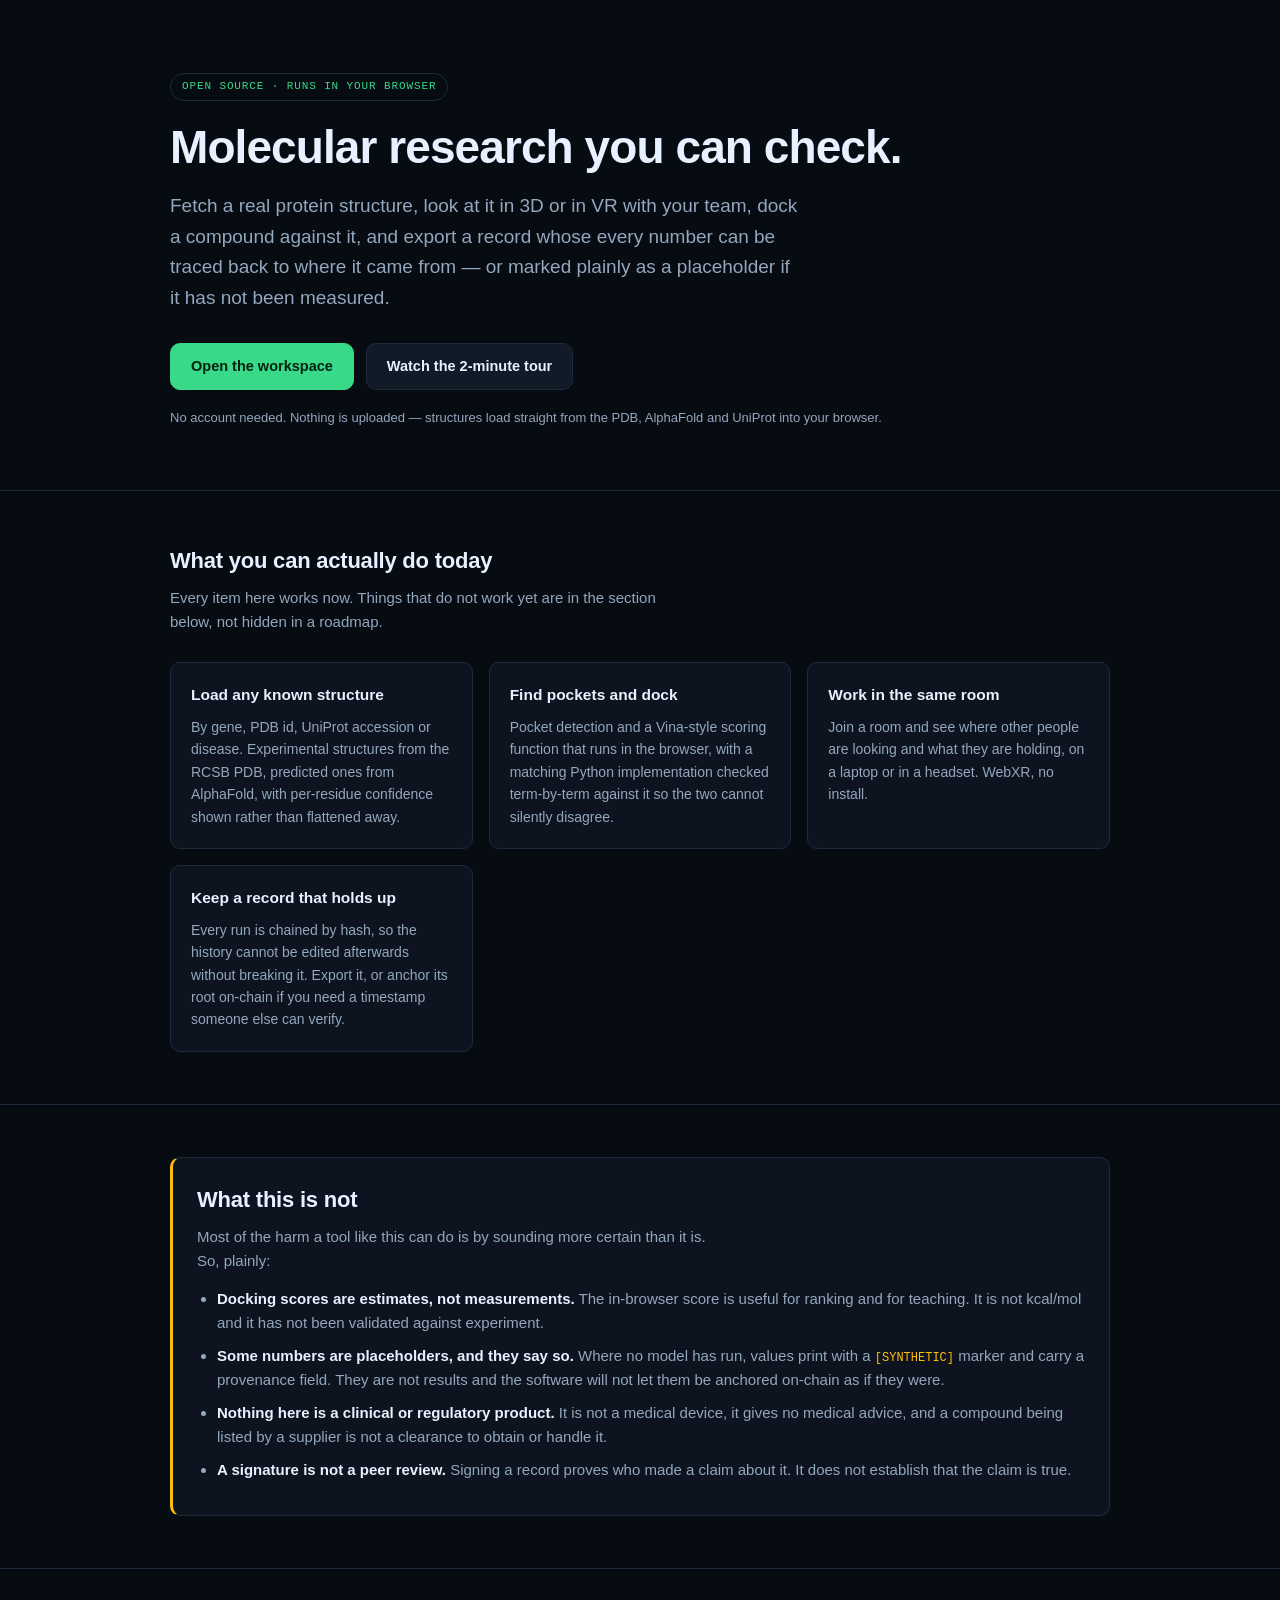
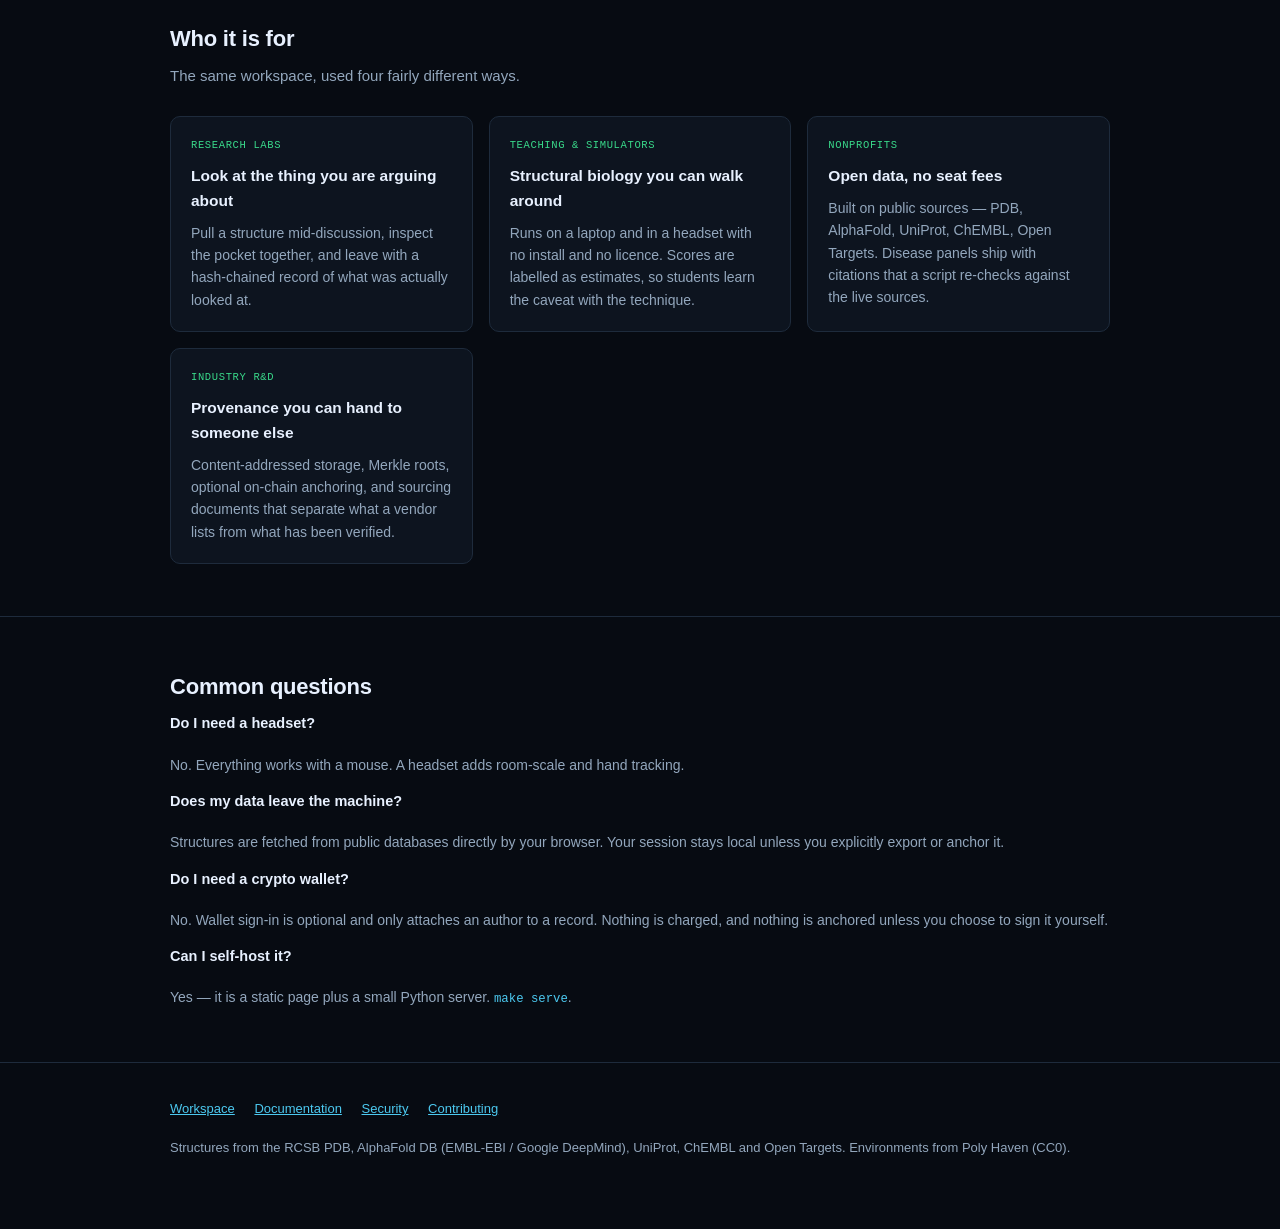
==== home.html @ 4bc6188d "Add a landing page, including what the product is not index.html drops a newcomer into a dense tool " ====
<!doctype html>
<html lang="en">
<head>
<meta charset="utf-8">
<meta name="viewport" content="width=device-width, initial-scale=1">
<title>AGI BioXR — molecular research you can check</title>
<meta name="description" content="A molecular research workspace in the browser and in VR, built so every number can be traced back to where it came from.">
<style>
/* Same tokens as css/app.css, inlined so the landing page has no dependency on
   the workspace bundle and renders instantly on a cold visit. */
:root {
  --bg: #070b12; --panel: #0d141f; --panel2: #111a27; --line: #1e2b3c;
  --ink: #e8f1ff; --dim: #93a7bd; --accent: #39d98a; --accent2: #4cc9f0;
  --warn: #ffbe0b; --radius: 10px;
  --mono: ui-monospace, SFMono-Regular, Menlo, monospace;
}
* { box-sizing: border-box; }
body {
  margin: 0; background: var(--bg); color: var(--ink);
  font: 15px/1.6 -apple-system, BlinkMacSystemFont, "Segoe UI", Roboto, sans-serif;
  -webkit-font-smoothing: antialiased;
}
a { color: var(--accent2); }
.wrap { max-width: 980px; margin: 0 auto; padding: 0 20px; }
code { font-family: var(--mono); font-size: .88em; color: var(--accent2); }

header { padding: 72px 0 48px; border-bottom: 1px solid var(--line); }
.tag {
  display: inline-block; font-family: var(--mono); font-size: 11px;
  letter-spacing: .08em; text-transform: uppercase; color: var(--accent);
  border: 1px solid var(--line); border-radius: 999px; padding: 4px 11px; margin-bottom: 20px;
}
h1 { font-size: clamp(30px, 5vw, 46px); line-height: 1.15; margin: 0 0 18px; letter-spacing: -.02em; }
.lede { font-size: clamp(17px, 2.2vw, 19px); color: var(--dim); max-width: 60ch; margin: 0 0 30px; }
.cta { display: flex; gap: 12px; flex-wrap: wrap; align-items: center; }
.btn {
  display: inline-block; padding: 11px 20px; border-radius: var(--radius);
  text-decoration: none; font-weight: 600; font-size: 14.5px; border: 1px solid var(--line);
  color: var(--ink); background: var(--panel2); transition: border-color .15s, transform .15s;
}
.btn:hover { border-color: var(--accent2); transform: translateY(-1px); }
.btn.primary { background: var(--accent); color: #05210f; border-color: var(--accent); }
.btn.primary:hover { filter: brightness(1.08); }
.note { font-size: 13px; color: var(--dim); }

section { padding: 52px 0; border-bottom: 1px solid var(--line); }
h2 { font-size: 22px; margin: 0 0 8px; letter-spacing: -.01em; }
.sub { color: var(--dim); margin: 0 0 28px; max-width: 62ch; }

.grid { display: grid; gap: 16px; grid-template-columns: repeat(auto-fit, minmax(230px, 1fr)); }
.card { background: var(--panel); border: 1px solid var(--line); border-radius: var(--radius); padding: 20px; }
.card h3 { margin: 0 0 8px; font-size: 15.5px; }
.card p { margin: 0; color: var(--dim); font-size: 14px; }
.card .who {
  font-family: var(--mono); font-size: 10.5px; letter-spacing: .06em;
  text-transform: uppercase; color: var(--accent); margin-bottom: 10px;
}

.honest { background: var(--panel); border: 1px solid var(--line); border-left: 3px solid var(--warn); border-radius: var(--radius); padding: 24px; }
.honest h2 { margin-top: 0; }
.honest ul { margin: 14px 0 0; padding-left: 20px; color: var(--dim); }
.honest li { margin-bottom: 9px; }
.honest b { color: var(--ink); font-weight: 600; }
.marker { font-family: var(--mono); font-size: 12px; color: var(--warn); }

dl { margin: 0; display: grid; gap: 14px; }
dt { font-weight: 600; font-size: 14.5px; }
dd { margin: 4px 0 0; color: var(--dim); font-size: 14px; }

footer { padding: 36px 0 60px; color: var(--dim); font-size: 13px; }
footer a { margin-right: 16px; }
</style>
</head>
<body>

<header>
  <div class="wrap">
    <div class="tag">Open source · Runs in your browser</div>
    <h1>Molecular research you can check.</h1>
    <p class="lede">
      Fetch a real protein structure, look at it in 3D or in VR with your team, dock a
      compound against it, and export a record whose every number can be traced back to
      where it came from — or marked plainly as a placeholder if it has not been measured.
    </p>
    <div class="cta">
      <a class="btn primary" href="index.html">Open the workspace</a>
      <a class="btn" href="index.html?demo=1">Watch the 2-minute tour</a>
    </div>
    <p class="note" style="margin-top:18px">
      No account needed. Nothing is uploaded — structures load straight from the PDB,
      AlphaFold and UniProt into your browser.
    </p>
  </div>
</header>

<section>
  <div class="wrap">
    <h2>What you can actually do today</h2>
    <p class="sub">
      Every item here works now. Things that do not work yet are in the section below,
      not hidden in a roadmap.
    </p>
    <div class="grid">
      <div class="card">
        <h3>Load any known structure</h3>
        <p>By gene, PDB id, UniProt accession or disease. Experimental structures from the
        RCSB PDB, predicted ones from AlphaFold, with per-residue confidence shown rather
        than flattened away.</p>
      </div>
      <div class="card">
        <h3>Find pockets and dock</h3>
        <p>Pocket detection and a Vina-style scoring function that runs in the browser, with
        a matching Python implementation checked term-by-term against it so the two cannot
        silently disagree.</p>
      </div>
      <div class="card">
        <h3>Work in the same room</h3>
        <p>Join a room and see where other people are looking and what they are holding, on
        a laptop or in a headset. WebXR, no install.</p>
      </div>
      <div class="card">
        <h3>Keep a record that holds up</h3>
        <p>Every run is chained by hash, so the history cannot be edited afterwards without
        breaking it. Export it, or anchor its root on-chain if you need a timestamp someone
        else can verify.</p>
      </div>
    </div>
  </div>
</section>

<section>
  <div class="wrap">
    <div class="honest">
      <h2>What this is not</h2>
      <p class="sub" style="margin-bottom:0">
        Most of the harm a tool like this can do is by sounding more certain than it is.
        So, plainly:
      </p>
      <ul>
        <li><b>Docking scores are estimates, not measurements.</b> The in-browser score is
          useful for ranking and for teaching. It is not kcal/mol and it has not been
          validated against experiment.</li>
        <li><b>Some numbers are placeholders, and they say so.</b> Where no model has run,
          values print with a <span class="marker">[SYNTHETIC]</span> marker and carry a
          provenance field. They are not results and the software will not let them be
          anchored on-chain as if they were.</li>
        <li><b>Nothing here is a clinical or regulatory product.</b> It is not a medical
          device, it gives no medical advice, and a compound being listed by a supplier is
          not a clearance to obtain or handle it.</li>
        <li><b>A signature is not a peer review.</b> Signing a record proves who made a
          claim about it. It does not establish that the claim is true.</li>
      </ul>
    </div>
  </div>
</section>

<section>
  <div class="wrap">
    <h2>Who it is for</h2>
    <p class="sub">The same workspace, used four fairly different ways.</p>
    <div class="grid">
      <div class="card">
        <div class="who">Research labs</div>
        <h3>Look at the thing you are arguing about</h3>
        <p>Pull a structure mid-discussion, inspect the pocket together, and leave with a
        hash-chained record of what was actually looked at.</p>
      </div>
      <div class="card">
        <div class="who">Teaching &amp; simulators</div>
        <h3>Structural biology you can walk around</h3>
        <p>Runs on a laptop and in a headset with no install and no licence. Scores are
        labelled as estimates, so students learn the caveat with the technique.</p>
      </div>
      <div class="card">
        <div class="who">Nonprofits</div>
        <h3>Open data, no seat fees</h3>
        <p>Built on public sources — PDB, AlphaFold, UniProt, ChEMBL, Open Targets. Disease
        panels ship with citations that a script re-checks against the live sources.</p>
      </div>
      <div class="card">
        <div class="who">Industry R&amp;D</div>
        <h3>Provenance you can hand to someone else</h3>
        <p>Content-addressed storage, Merkle roots, optional on-chain anchoring, and
        sourcing documents that separate what a vendor lists from what has been verified.</p>
      </div>
    </div>
  </div>
</section>

<section>
  <div class="wrap">
    <h2>Common questions</h2>
    <dl>
      <dt>Do I need a headset?</dt>
      <dd>No. Everything works with a mouse. A headset adds room-scale and hand tracking.</dd>

      <dt>Does my data leave the machine?</dt>
      <dd>Structures are fetched from public databases directly by your browser. Your
      session stays local unless you explicitly export or anchor it.</dd>

      <dt>Do I need a crypto wallet?</dt>
      <dd>No. Wallet sign-in is optional and only attaches an author to a record. Nothing
      is charged, and nothing is anchored unless you choose to sign it yourself.</dd>

      <dt>Can I self-host it?</dt>
      <dd>Yes — it is a static page plus a small Python server. <code>make serve</code>.</dd>
    </dl>
  </div>
</section>

<footer>
  <div class="wrap">
    <a href="index.html">Workspace</a>
    <a href="README.md">Documentation</a>
    <a href="SECURITY.md">Security</a>
    <a href="CONTRIBUTING.md">Contributing</a>
    <p style="margin-top:18px">
      Structures from the RCSB PDB, AlphaFold DB (EMBL-EBI / Google DeepMind), UniProt,
      ChEMBL and Open Targets. Environments from Poly Haven (CC0).
    </p>
  </div>
</footer>

</body>
</html>
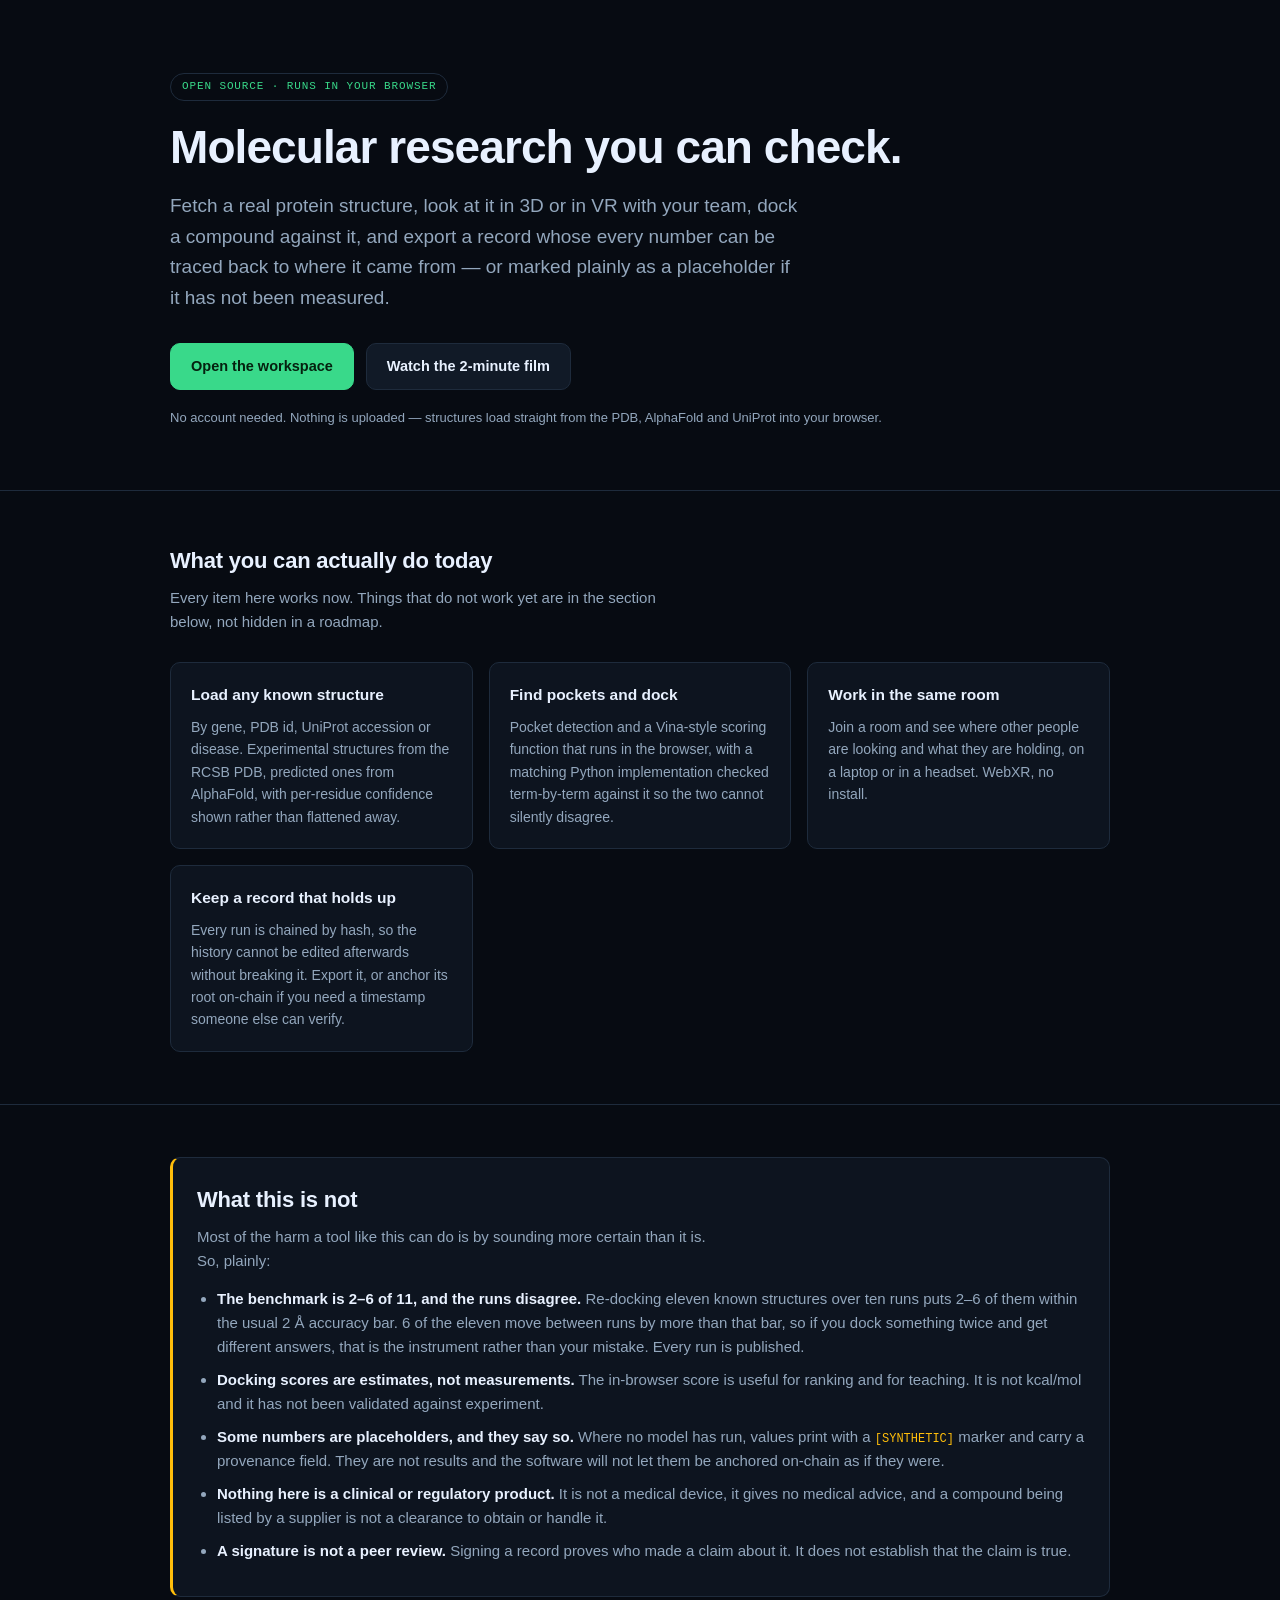
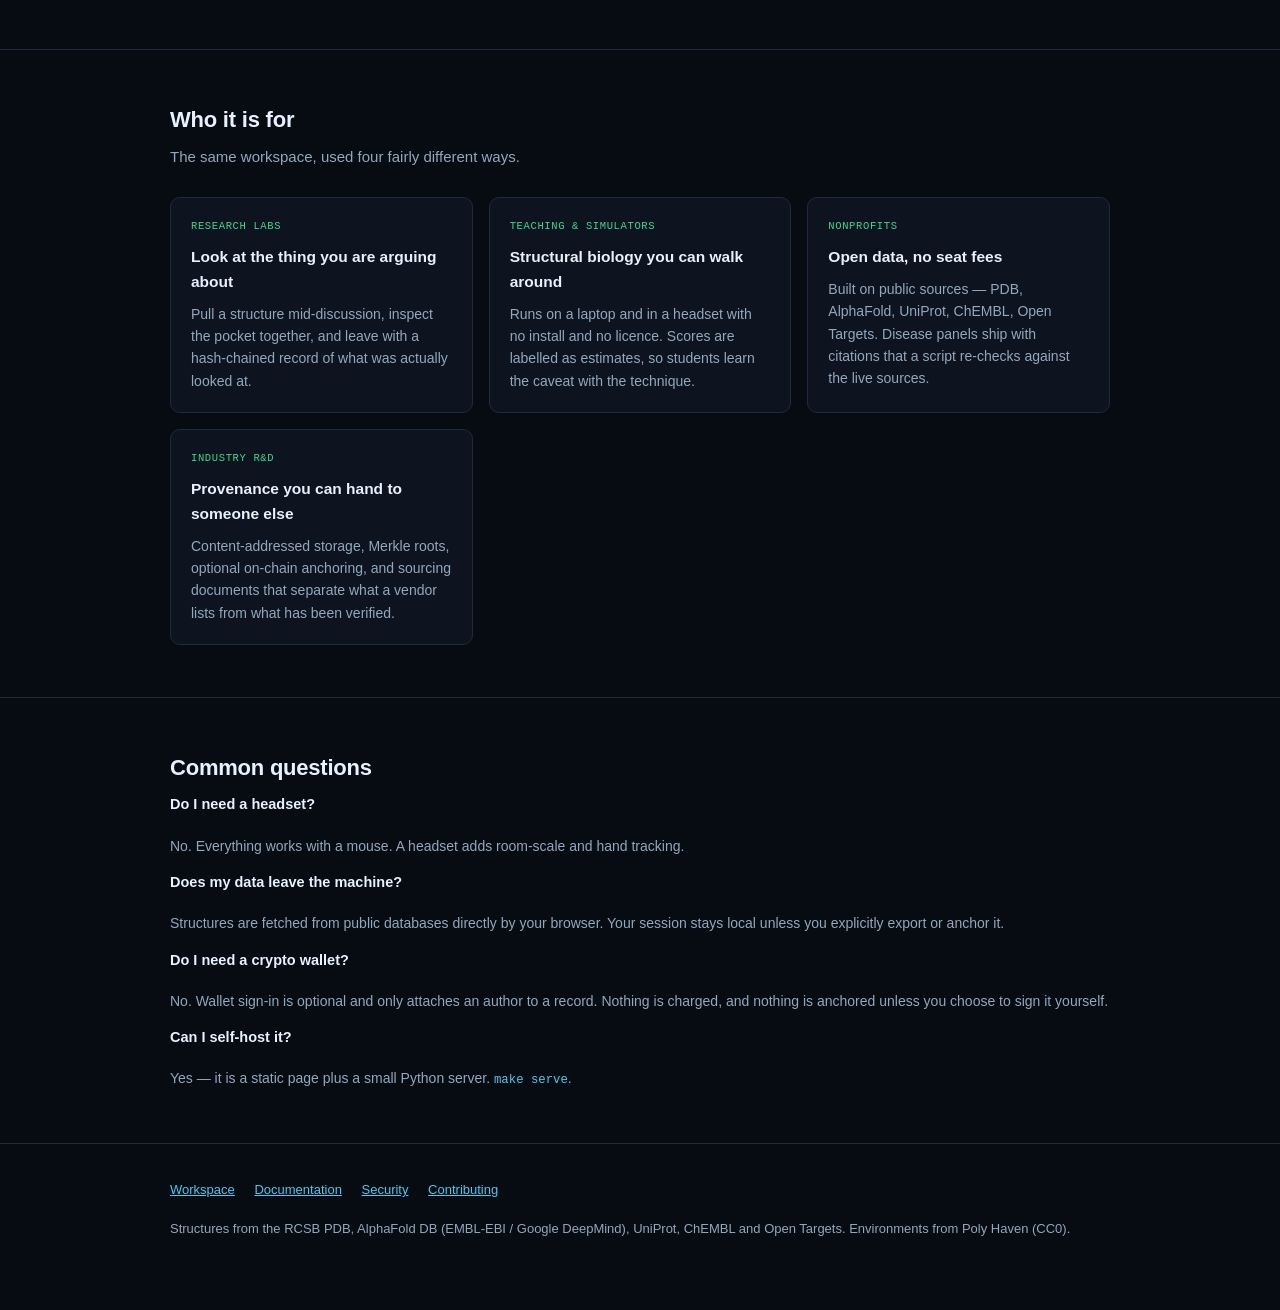
==== commit dbcec9a5: "Wire up the landing page, and fix the promise it was making home.html existed and nothing linked to " ====
--- a/home.html
+++ b/home.html
@@ -3,7 +3,7 @@
 <head>
 <meta charset="utf-8">
 <meta name="viewport" content="width=device-width, initial-scale=1">
-<title>AGI BioXR — molecular research you can check</title>
+<title>biodao.blockchain — molecular research you can check</title>
 <meta name="description" content="A molecular research workspace in the browser and in VR, built so every number can be traced back to where it came from.">
 <style>
 /* Same tokens as css/app.css, inlined so the landing page has no dependency on
@@ -84,7 +84,7 @@
     </p>
     <div class="cta">
       <a class="btn primary" href="index.html">Open the workspace</a>
-      <a class="btn" href="index.html?demo=1">Watch the 2-minute tour</a>
+      <a class="btn" href="docs/pitch.mp4">Watch the 2-minute film</a>
     </div>
     <p class="note" style="margin-top:18px">
       No account needed. Nothing is uploaded — structures load straight from the PDB,
@@ -137,6 +137,11 @@
         So, plainly:
       </p>
       <ul>
+        <li><b>The benchmark is 2&ndash;6 of 11, and the runs disagree.</b> Re-docking eleven
+          known structures over ten runs puts 2&ndash;6 of them within the usual 2&nbsp;&Aring;
+          accuracy bar. 6 of the eleven move between runs by more than that bar, so if you dock
+          something twice and get different answers, that is the instrument rather than your mistake.
+          Every run is published.</li>
         <li><b>Docking scores are estimates, not measurements.</b> The in-browser score is
           useful for ranking and for teaching. It is not kcal/mol and it has not been
           validated against experiment.</li>
